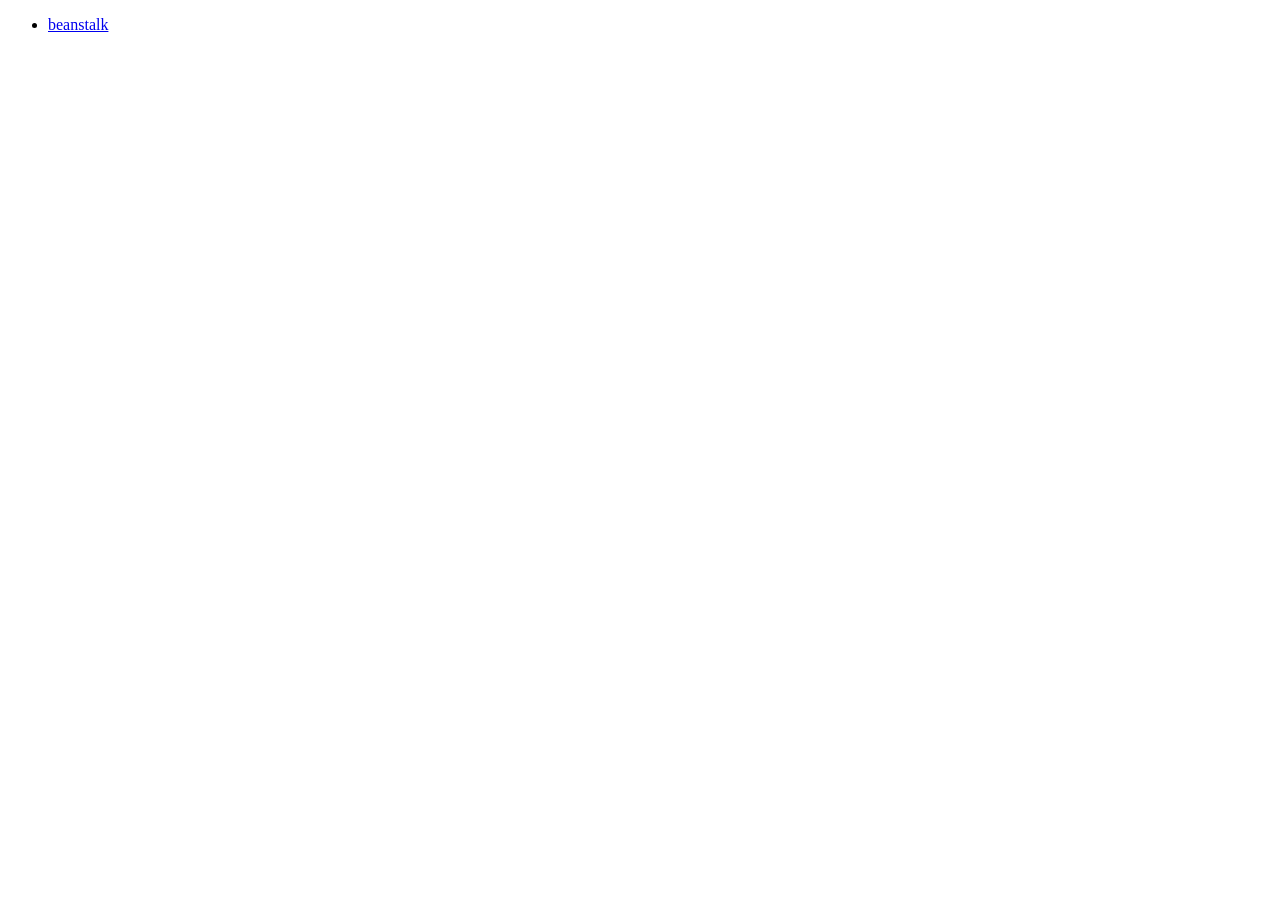
==== index.html @ e2d1d374 "bac a sable" ====
<!DOCTYPE html>
<html lang="en">

<head>
    <meta charset="UTF-8">
    <meta name="viewport" content="width=device-width, initial-scale=1.0">
    <title>bac a sable</title>
    <link rel="stylesheet" href="style.css">
</head>

<body>
    <ul>

        <li><a href="beanstalk.html">beanstalk</a></li>

    </ul>

</body>

</html>
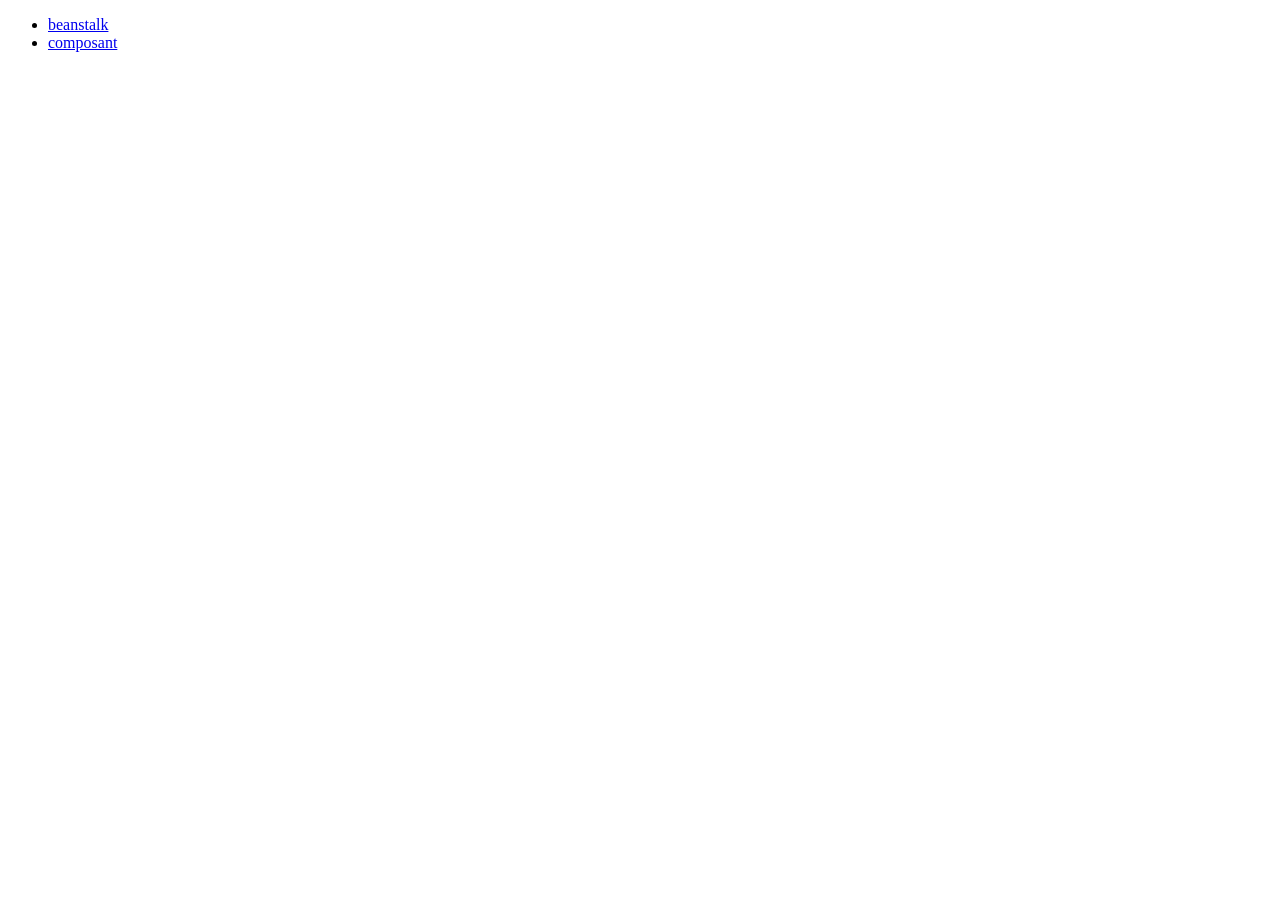
==== commit 5b6fe24b: "Bac a sable" ====
--- a/index.html
+++ b/index.html
@@ -12,6 +12,8 @@
     <ul>
 
         <li><a href="beanstalk.html">beanstalk</a></li>
+        
+        <li><a href="composant.html">composant</a></li>
 
     </ul>
 
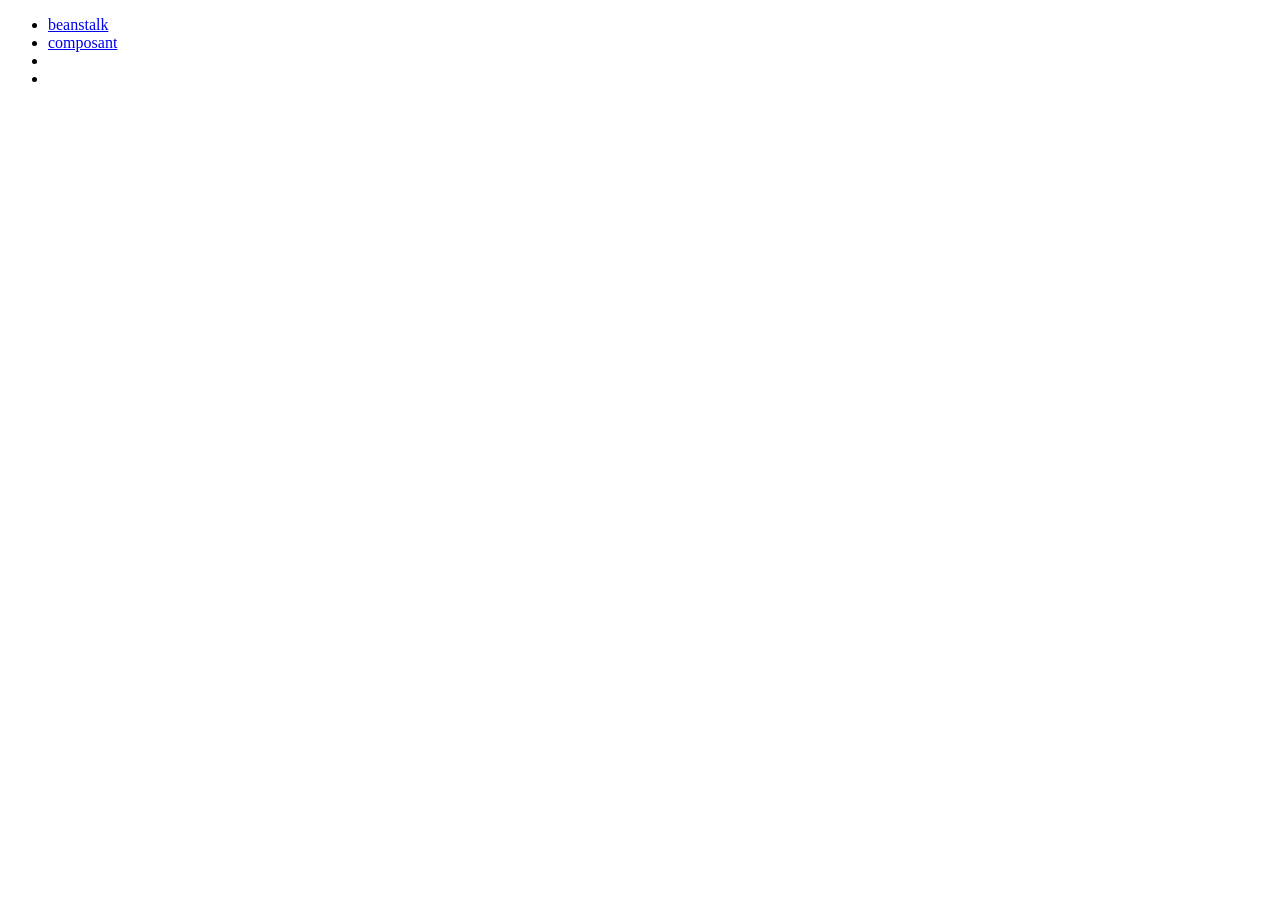
==== commit 2a2cf635: "XQXX" ====
--- a/index.html
+++ b/index.html
@@ -12,8 +12,9 @@
     <ul>
 
         <li><a href="beanstalk.html">beanstalk</a></li>
-        
         <li><a href="composant.html">composant</a></li>
+        <li><a href="framework.html"></a></li>
+        <li><a href="flexbox.html"></a></li>
 
     </ul>
 
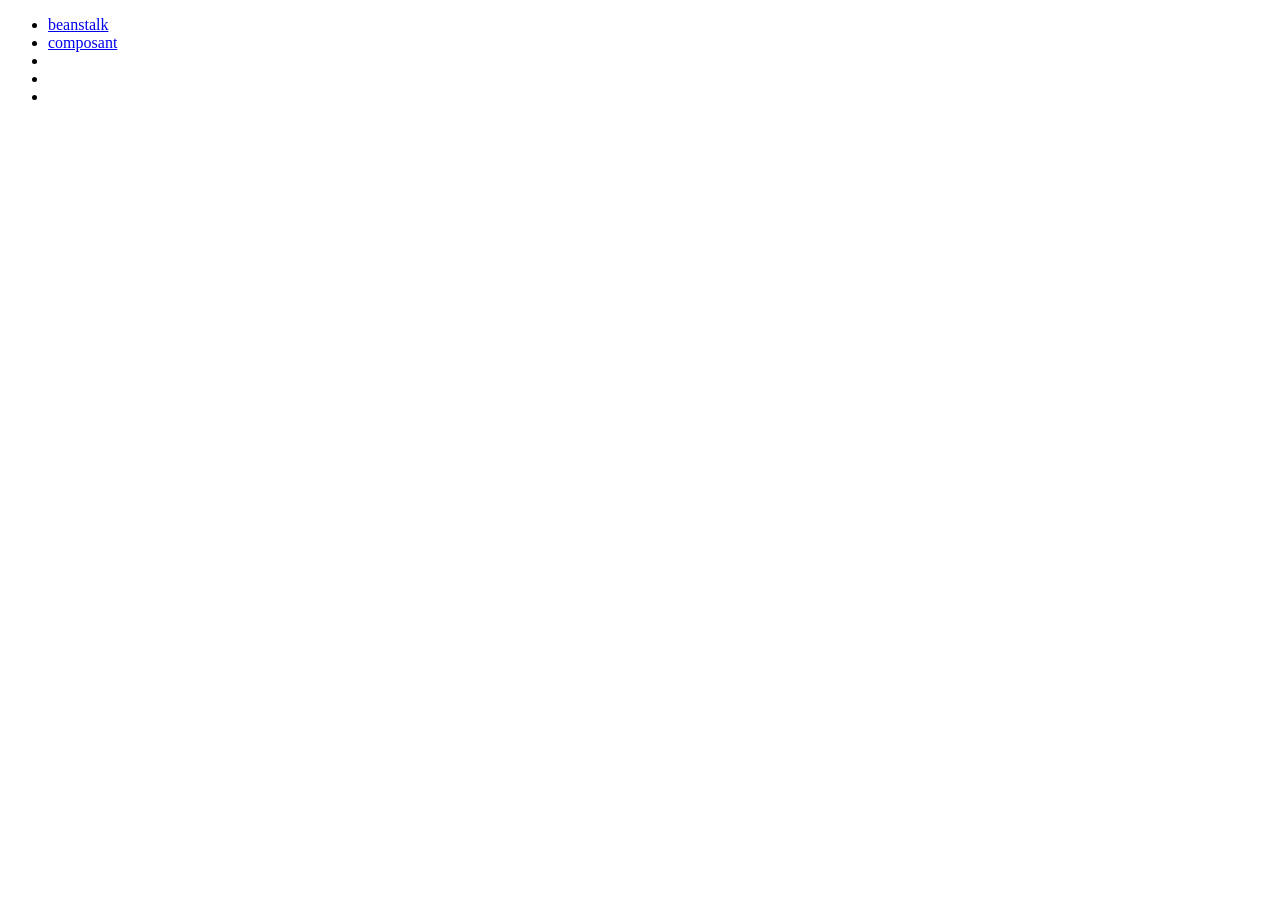
==== commit 311e04ac: "a" ====
--- a/index.html
+++ b/index.html
@@ -15,6 +15,7 @@
         <li><a href="composant.html">composant</a></li>
         <li><a href="framework.html"></a></li>
         <li><a href="flexbox.html"></a></li>
+        <li><a href="revisions.html"></a></li>
 
     </ul>
 
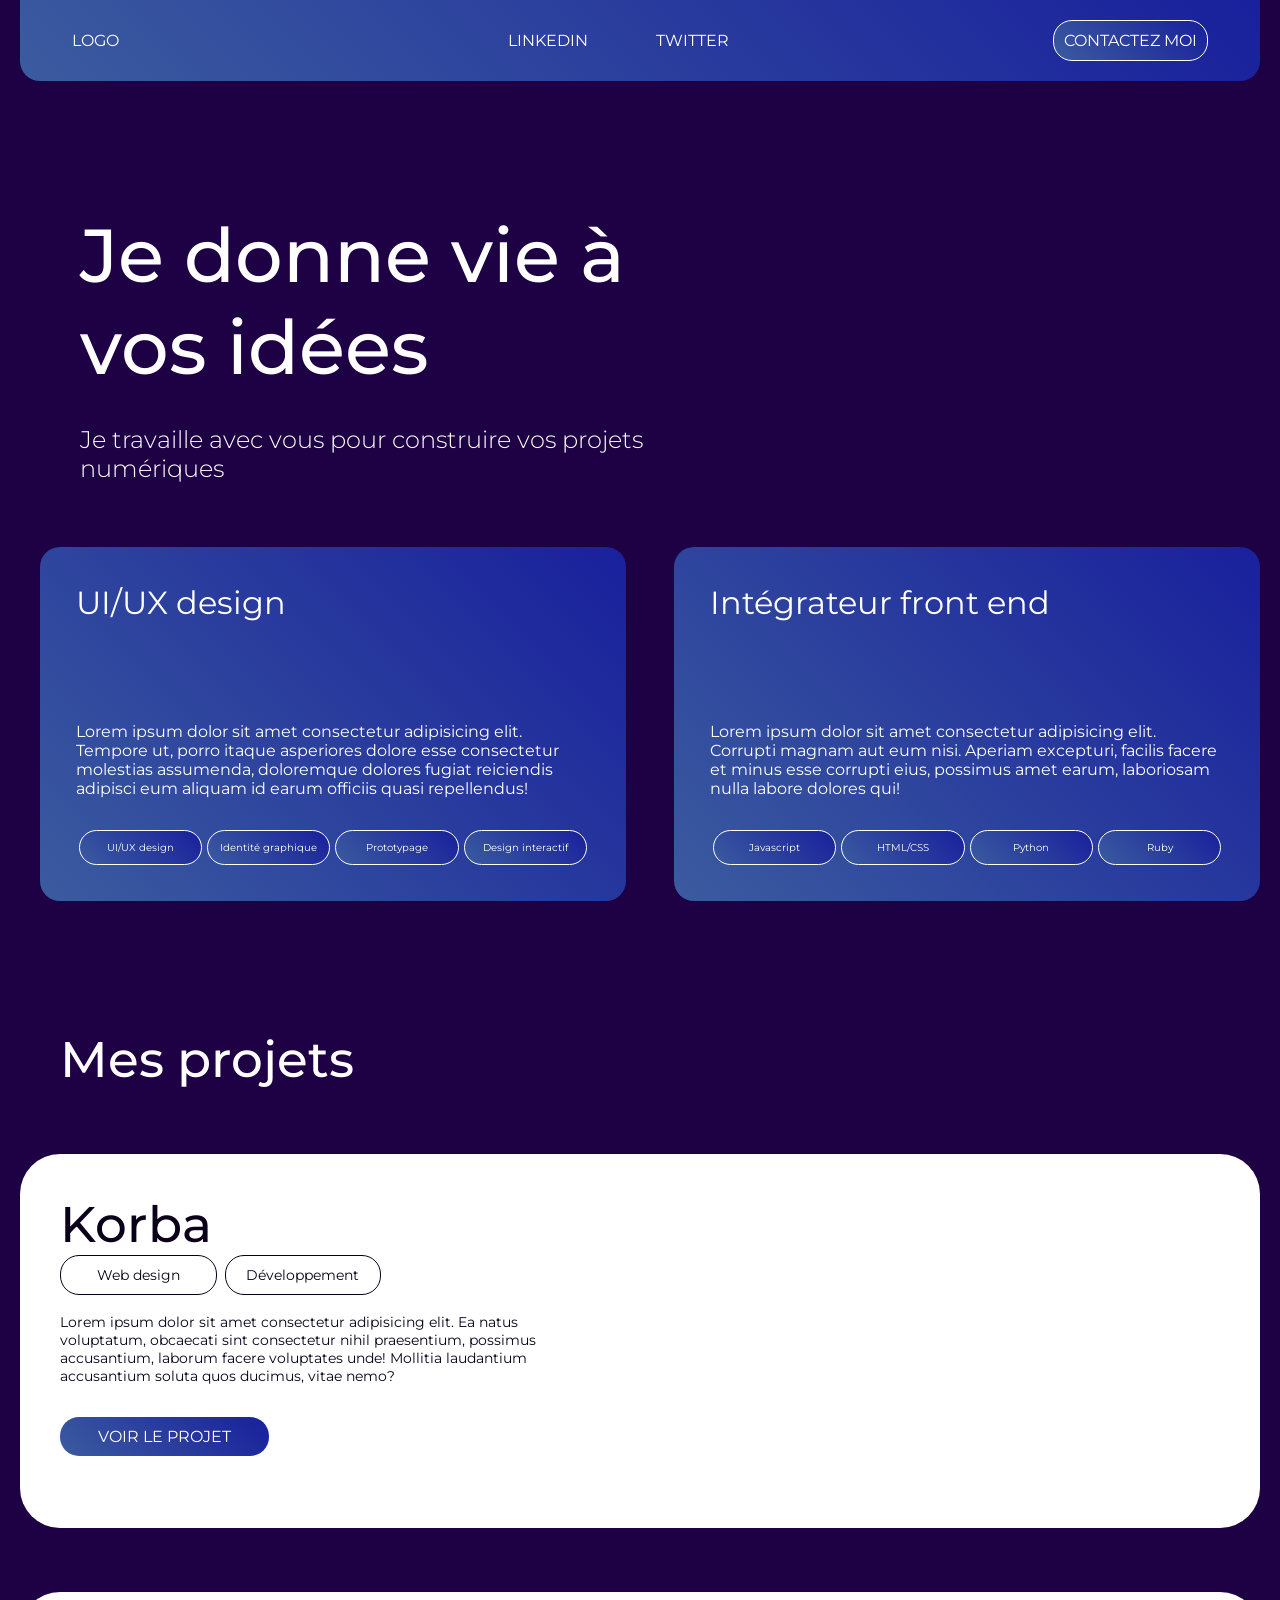
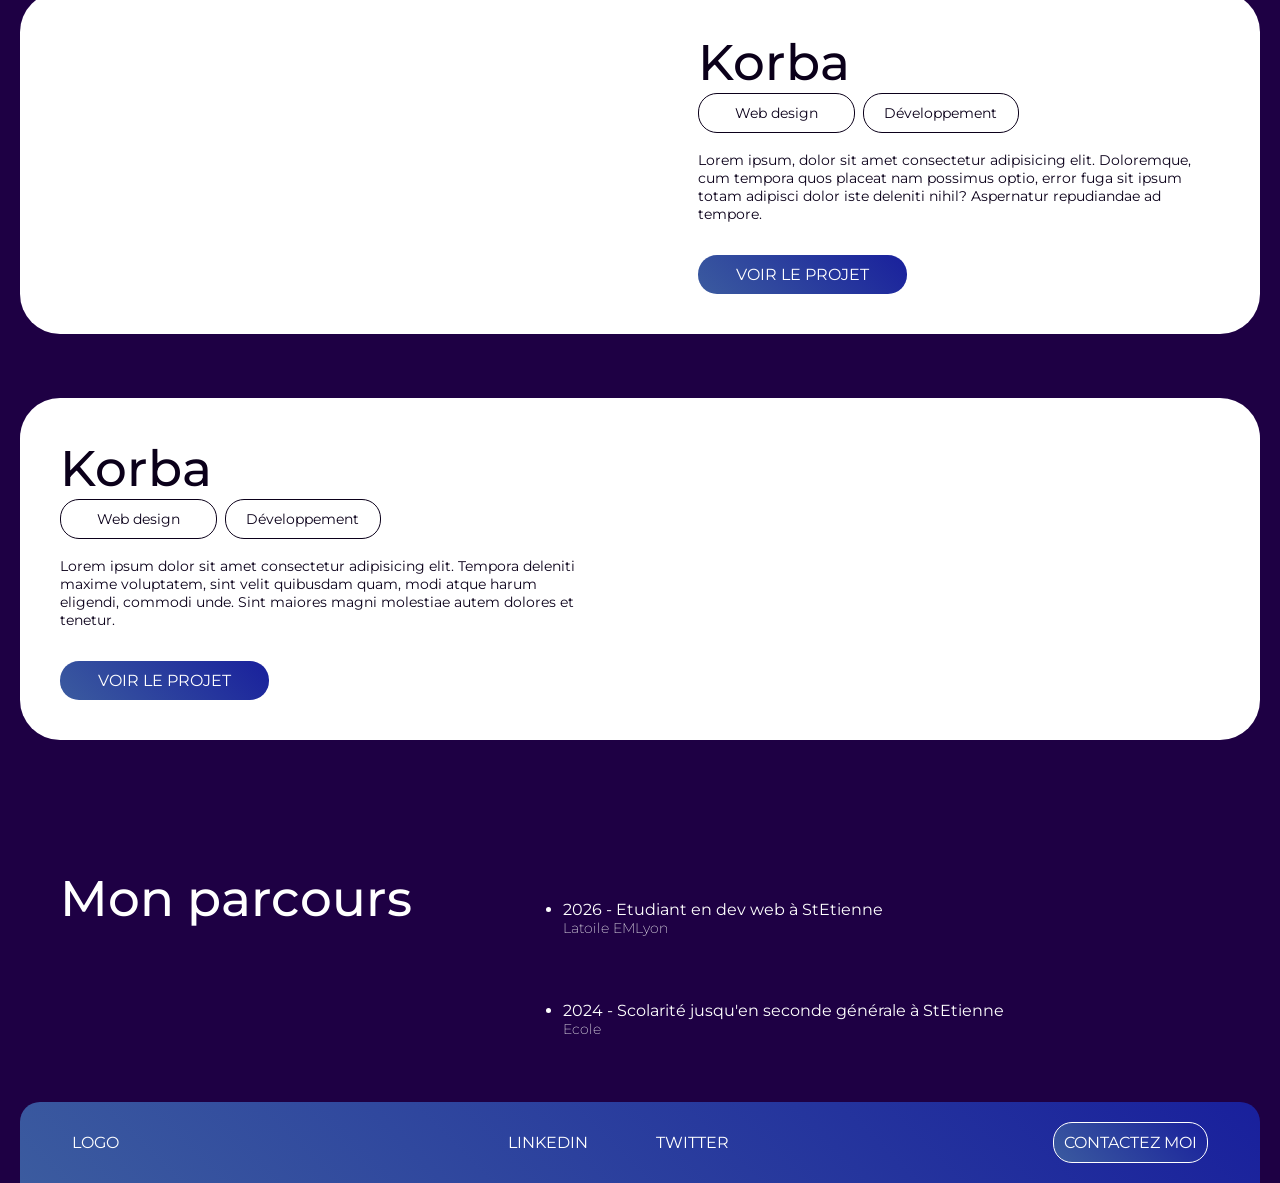
==== commit c96da482: "zz zz" ====
--- a/index.html
+++ b/index.html
@@ -1,24 +1,156 @@
 <!DOCTYPE html>
 <html lang="en">
-
+ 
 <head>
     <meta charset="UTF-8">
     <meta name="viewport" content="width=device-width, initial-scale=1.0">
-    <title>bac a sable</title>
+    <title>Portfolio_Manevy_Jean</title>
+    <link rel="preconnect" href="https://fonts.googleapis.com">
+    <link rel="preconnect" href="https://fonts.gstatic.com" crossorigin>
+    <link href="https://fonts.googleapis.com/css2?family=Montserrat:ital,wght@0,100..900;1,100..900&display=swap"
+        rel="stylesheet">
+    <link rel="stylesheet" type="text/css"
+        href="https://cdn.jsdelivr.net/npm/@phosphor-icons/web@2.1.1/src/regular/style.css" />
+    <link rel="stylesheet" type="text/css"
+        href="https://cdn.jsdelivr.net/npm/@phosphor-icons/web@2.1.1/src/fill/style.css" />
     <link rel="stylesheet" href="style.css">
 </head>
-
-<body>
-    <ul>
-
-        <li><a href="beanstalk.html">beanstalk</a></li>
-        <li><a href="composant.html">composant</a></li>
-        <li><a href="framework.html"></a></li>
-        <li><a href="flexbox.html"></a></li>
-        <li><a href="revisions.html"></a></li>
-
-    </ul>
-
+ 
+<body class="pl-20 pr-20">
+    <header class="flex space-between mb-128 align-center">
+        <a href=""><img src="" alt="" class="ml-32">LOGO</a>
+        <nav class="ml-128">
+            <a href="https://www.linkedin.com/in/jean-manevy-40263b3ba/?skipRedirect=true" class="mr-64">LINKEDIN <i class="ph-fill ph-arrow-up-right"></i></a>
+            <a href="" class="mr-64">TWITTER <i class="ph-fill ph-arrow-up-right"></i></a>
+        </nav>
+        <a href="" class="mr-32 btn">CONTACTEZ MOI <i class="ph-fill ph-arrow-up-right"></i></a>
+    </header>
+ 
+    <main>
+        <section class="pl-20 flex space-between mb-128">
+            <div class="mb-64 pl-40">
+                <h2 class="font-75 w-75 mb-32">Je donne vie à vos idées</h2>
+                <h1 class="font-24 w-75">Je travaille avec vous pour construire vos projets numériques</h1>
+            </div>
+            <!-- carte 1 -->
+            <div class="carte-comp flex column gap-100">
+                <h3 class="font-32">UI/UX design</h3>
+                <div>
+                    <p class="mb-32">Lorem ipsum dolor sit amet consectetur adipisicing elit. Tempore ut, porro itaque
+                        asperiores
+                        dolore
+                        esse consectetur molestias assumenda, doloremque dolores fugiat reiciendis adipisci eum aliquam
+                        id
+                        earum officiis quasi repellendus!</p>
+                    <div class="flex space-around align-center">
+                        <p class="btn w-24 font-10 text-center">UI/UX design</p>
+                        <p class="btn w-24 font-10 text-center">Identité graphique</p>
+                        <p class="btn w-24 font-10 text-center">Prototypage</p>
+                        <p class="btn w-24 font-10 text-center">Design interactif</p>
+                    </div>
+                </div>
+            </div>
+            <!-- carte 2 -->
+            <div class="carte-comp flex column gap-100">
+                <h3 class="font-32">Intégrateur front end</h3>
+                <div>
+                    <p class="mb-32">Lorem ipsum dolor sit amet consectetur adipisicing elit. Corrupti magnam aut eum
+                        nisi. Aperiam
+                        excepturi, facilis facere et minus esse corrupti eius, possimus amet earum, laboriosam nulla
+                        labore
+                        dolores qui!</p>
+                    <div class="flex space-around align-center">
+                        <p class="btn w-24 font-10 text-center">Javascript</p>
+                        <p class="btn w-24 font-10 text-center">HTML/CSS</p>
+                        <p class="btn w-24 font-10 text-center">Python</p>
+                        <p class="btn w-24 font-10 text-center">Ruby</p>
+                    </div>
+                </div>
+            </div>
+        </section>
+ 
+        <section class="mb-128">
+            <h2 class="pl-40 font-50 mb-64">Mes projets</h2>
+            <!-- carte 3 -->
+            <div class="carte-projet flex space-between mb-64">
+                <div class="w-45 flex column space-between mb-32">
+                    <div>
+                        <h3 class="font-50">Korba</h3>
+                        <div class="flex">
+                            <p class="btn-sombre w-30 text-center mr-8 font-14">Web design</p>
+                            <p class="btn-sombre w-30 text-center font-14">Développement</p>
+                        </div>
+                    </div>
+                    <div class="flex column gap-32">
+                        <p class="font-14">Lorem ipsum dolor sit amet consectetur adipisicing elit. Ea natus voluptatum,
+                            obcaecati sint
+                            consectetur nihil praesentium, possimus accusantium, laborum facere voluptates unde!
+                            Mollitia laudantium accusantium soluta quos ducimus, vitae nemo?</p>
+                        <a href="" class="btn-projet">VOIR LE PROJET <i class="ph-fill ph-arrow-up-right"></i></a>
+                    </div>
+                </div>
+                <img src="assets/lowfi.jpg" alt="" class="br-30 w-50">
+            </div>
+            <!-- carte 4 -->
+            <div class="carte-projet flex space-between mb-64">
+                <img src="assets/midfi.jpg" alt="" class="br-30 w-50">
+                <div class="w-45 flex column">
+                    <div>
+                        <h3 class="font-50">Korba</h3>
+                        <div class="flex">
+                            <p class="btn-sombre w-30 text-center font-14 mr-8">Web design</p>
+                            <p class="btn-sombre w-30 text-center font-14">Développement</p>
+                        </div>
+                    </div>
+                    <div class="flex column gap-32">
+                        <p class="font-14">Lorem ipsum, dolor sit amet consectetur adipisicing elit. Doloremque, cum
+                            tempora quos
+                            placeat nam possimus optio, error fuga sit ipsum totam adipisci dolor iste deleniti nihil?
+                            Aspernatur repudiandae ad tempore.</p>
+                        <a href="" class="btn-projet">VOIR LE PROJET <i class="ph-fill ph-arrow-up-right"></i></a>
+                    </div>
+                </div>
+            </div>
+            <!-- carte 5 -->
+            <div class="carte-projet flex space-between mb-64">
+                <div class="w-45 flex column">
+                    <div>
+                        <h3 class="font-50">Korba</h3>
+                        <div class="flex">
+                            <p class="btn-sombre w-30 text-center mr-8 font-14">Web design</p>
+                            <p class="btn-sombre w-30 text-center font-14">Développement</p>
+                        </div>
+                    </div>
+                    <div class="flex column gap-32">
+                        <p class="font-14">Lorem ipsum dolor sit amet consectetur adipisicing elit. Tempora deleniti maxime voluptatem,
+                            sint velit quibusdam quam, modi atque harum eligendi, commodi unde. Sint maiores magni
+                            molestiae autem dolores et tenetur.</p>
+                        <a href="" class="btn-projet">VOIR LE PROJET <i class="ph-fill ph-arrow-up-right"></i></a>
+                    </div>
+                </div>
+                <img src="assets/highfi.png" alt="" class="br-30 w-50">
+            </div>
+        </section>
+ 
+        <section class="flex space-between pl-40 pr-256">
+            <h2 class="font-50">Mon parcours</h2>
+            <ul class="mt-32">
+                <li>2026 - Etudiant en dev web à StEtienne</li>
+                <p class="font-14-light mb-64">Latoile EMLyon</p>
+                <li>2024 - Scolarité jusqu'en seconde générale à StEtienne</li>
+                <p class="font-14-light mb-64">Ecole</p>
+            </ul>
+        </section>
+    </main>
+ 
+    <footer class="flex space-between align-center">
+        <a href=""><img src="" alt="" class="ml-32">LOGO</a>
+        <nav class="ml-128">
+            <a href="https://www.linkedin.com/in/jean-manevy-40263b3ba/?skipRedirect=true" class="mr-64">LINKEDIN <i class="ph-fill ph-arrow-up-right"></i></a>
+            <a href="" class="mr-64">TWITTER <i class="ph-fill ph-arrow-up-right"></i></a>
+        </nav>
+        <a href="" class="mr-32 btn">CONTACTEZ MOI <i class="ph-fill ph-arrow-up-right"></i></a>
+    </footer>
 </body>
-
+ 
 </html>
--- a/style.css
+++ b/style.css
@@ -0,0 +1,319 @@
+* {
+    padding: 0;
+    margin: 0;
+    box-sizing: border-box;
+}
+ 
+header {
+    padding: 20px 20px;
+    border-radius: 0px 0px 20px 20px;
+    background: linear-gradient(45deg,#3B5B9F, #19209C);
+    position: sticky;
+    top: 0;
+    z-index: 1000;
+    width: 100%;
+}
+ 
+a {
+    text-decoration: none;
+    color: white;
+    font-family: "Montserrat", sans-serif;
+    font-optical-sizing: auto;
+    font-weight: weight;
+    font-style: normal;
+}
+ 
+body {
+    background-color: #1E0044;
+    color: white;
+    font-family: "Montserrat", sans-serif;
+    font-optical-sizing: auto;
+    font-weight: weight;
+    font-style: normal;
+}
+ 
+footer{
+    padding: 20px;
+    border-radius: 20px 20px 0px 0px;
+    background: linear-gradient(45deg,#3B5B9F, #19209C);
+}
+ 
+ 
+/* FLEX BOX */
+ 
+.flex {
+    display: flex;
+    flex-wrap: wrap;
+}
+ 
+.space-between {
+    justify-content: space-between;
+}
+ 
+.space-around{
+    justify-content: space-around;
+}
+ 
+.align-center{
+    align-items: center;
+}
+ 
+.column{
+    flex-direction: column;
+}
+ 
+.gap-20{
+    gap: 20px;
+}
+ 
+.gap-32{
+    gap: 32px;
+}
+ 
+.gap-100{
+    gap: 100px;
+}
+ 
+.gap-230{
+    gap: 230px;
+}
+ 
+ 
+/* COLOR */
+ 
+.white {
+    color: white;
+}
+ 
+ 
+/* BACKGROUND */
+ 
+.bg-blue {
+    background-color: #19209C;
+}
+ 
+ 
+/* TAILLE */
+ 
+.w-20{
+    width: 20%;
+}
+ 
+.w-24{
+    width: 24%;
+}
+ 
+.w-30 {
+    width: 30%;
+}
+ 
+.w-40{
+    width: 40%;
+}
+ 
+.w-45{
+    width: 45%;
+}
+ 
+.w-50{
+    width: 50%;
+}
+ 
+.w-60{
+    width: 60%;
+}
+ 
+.w-70{
+    width: 70%;
+}
+ 
+.w-75{
+    width: 75%;
+}
+ 
+ 
+/* MARGIN */
+ 
+.mr-8{
+    margin-right: 8px;
+}
+ 
+.mb-16{
+    margin-bottom: 16px;
+}
+ 
+.mr-16{
+    margin-right: 16px;
+}
+ 
+.mt-32{
+    margin-top: 32px;
+}
+ 
+.mb-32{
+    margin-bottom: 32px;
+}
+ 
+.ml-32{
+    margin-left: 32px;
+}
+ 
+.mr-32{
+    margin-right: 32px;
+}
+ 
+.ml-64{
+    margin-left: 64px;
+}
+ 
+.mr-64 {
+    margin-right: 64px;
+}
+ 
+.mb-64{
+    margin-bottom: 64px;
+}
+ 
+.mt-64{
+    margin-top: 64px;
+}
+ 
+.mb-100{
+    margin-bottom: 100px;
+}
+ 
+.mb-128 {
+    margin-bottom: 128px;
+}
+ 
+.ml-128{
+    margin-left: 128px;
+}
+ 
+ 
+/* PADDING */
+ 
+.pl-20{
+    padding-left: 20px;
+}
+ 
+.pr-20{
+    padding-right: 20px;
+}
+ 
+.pl-40{
+    padding-left: 40px;
+}
+ 
+.pl-64{
+    padding-left: 64px;
+}
+ 
+.pr-64{
+    padding-right: 64px;
+}
+ 
+.pr-256{
+    padding-right: 256px;
+}
+ 
+ 
+/* POLICES */
+ 
+.montserrat {
+    font-family: "Montserrat", sans-serif;
+    font-optical-sizing: auto;
+    font-weight: weight;
+    font-style: normal;
+}
+ 
+ 
+/* TEXTE */
+ 
+.font-75{
+    font-size: 75px;
+    font-weight: 500;
+}
+ 
+.font-50{
+    font-size: 50px;
+    font-weight: 500;
+}
+ 
+.font-32{
+    font-size: 32px;
+    font-weight: 400;
+}
+ 
+.font-24{
+    font-size: 24px;
+    font-weight: 300;
+}
+ 
+.font-14{
+    font-size: 14px;
+    font-weight: 400;
+}
+ 
+.font-14-light{
+    font-size: 14px;
+    font-weight: 200;
+}
+ 
+.font-10{
+    font-size: 10px;
+}
+ 
+.text-center{
+    text-align: center;
+}
+ 
+ 
+/* CARTES */
+ 
+.carte-comp{
+    background: linear-gradient(45deg,#3B5B9F, #19209C);
+    border-radius: 20px;
+    padding: 36px;
+    width: 48%;
+}
+ 
+.carte-projet{
+    background-color: white;
+    border-radius: 40px;
+    padding: 40px;
+    color: #0B001A;
+}
+ 
+ 
+/* BOUTONS */
+ 
+.btn{
+    background: linear-gradient(45deg,#3B5B9F, #19209C);
+    border: solid 1px white;
+    border-radius: 19px;
+    padding: 10px;
+}
+ 
+.btn-sombre{
+    background-color: white;
+    border: solid 1px #0B001A;
+    border-radius: 19px;
+    padding: 10px;
+}
+ 
+.btn-projet{
+    background: linear-gradient(45deg,#3B5B9F, #19209C);
+    border-radius: 19px;
+    padding: 10px;
+    color: white;
+    width: 40%;
+    text-align: center;
+}
+ 
+ 
+/* BORDER */
+ 
+.br-30{
+    border-radius: 30px;
+}
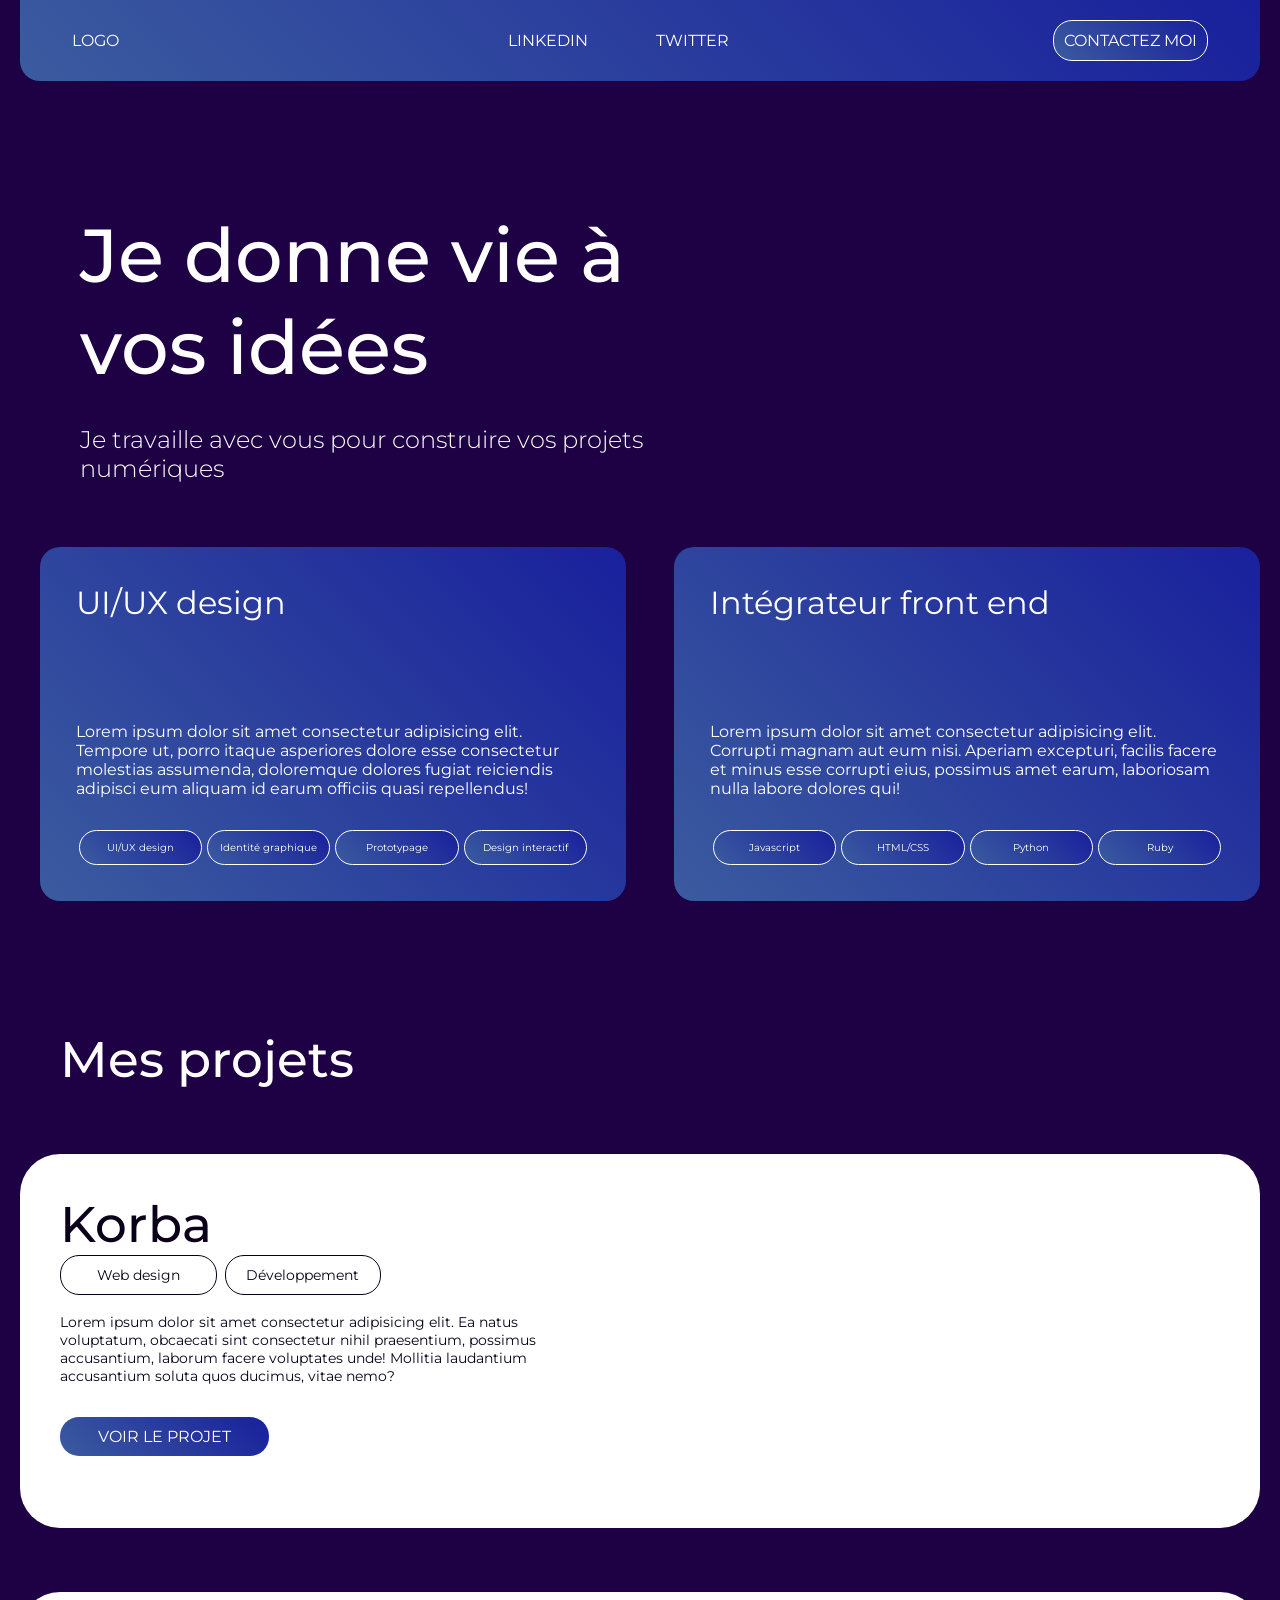
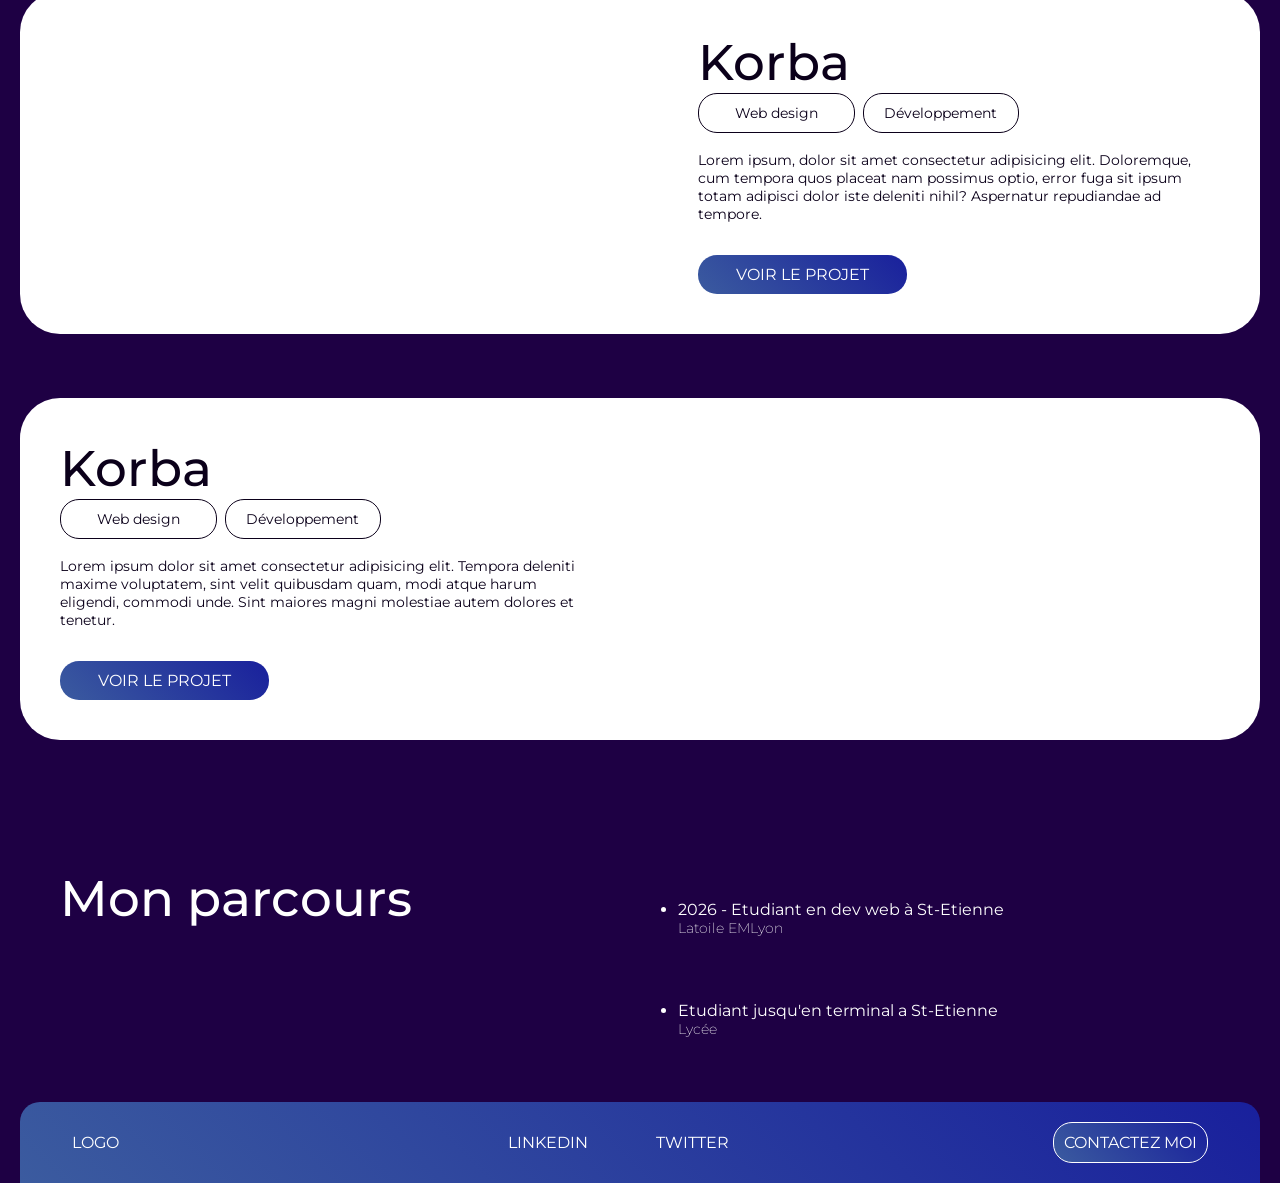
==== commit 43b371fa: "zz" ====
--- a/index.html
+++ b/index.html
@@ -4,7 +4,7 @@
 <head>
     <meta charset="UTF-8">
     <meta name="viewport" content="width=device-width, initial-scale=1.0">
-    <title>Portfolio_Manevy_Jean</title>
+    <title>Portfolio_Nils_Meridja</title>
     <link rel="preconnect" href="https://fonts.googleapis.com">
     <link rel="preconnect" href="https://fonts.gstatic.com" crossorigin>
     <link href="https://fonts.googleapis.com/css2?family=Montserrat:ital,wght@0,100..900;1,100..900&display=swap"
@@ -135,10 +135,10 @@
         <section class="flex space-between pl-40 pr-256">
             <h2 class="font-50">Mon parcours</h2>
             <ul class="mt-32">
-                <li>2026 - Etudiant en dev web à StEtienne</li>
+                <li>2026 - Etudiant en dev web à St-Etienne</li>
                 <p class="font-14-light mb-64">Latoile EMLyon</p>
-                <li>2024 - Scolarité jusqu'en seconde générale à StEtienne</li>
-                <p class="font-14-light mb-64">Ecole</p>
+                <li>Etudiant jusqu'en terminal a St-Etienne </li>
+                <p class="font-14-light mb-64">Lycée</p>
             </ul>
         </section>
     </main>
@@ -146,7 +146,7 @@
     <footer class="flex space-between align-center">
         <a href=""><img src="" alt="" class="ml-32">LOGO</a>
         <nav class="ml-128">
-            <a href="https://www.linkedin.com/in/jean-manevy-40263b3ba/?skipRedirect=true" class="mr-64">LINKEDIN <i class="ph-fill ph-arrow-up-right"></i></a>
+            <a href="https://www.linkedin.com/in/nils-meridja-919446407/" class="mr-64">LINKEDIN <i class="ph-fill ph-arrow-up-right"></i></a>
             <a href="" class="mr-64">TWITTER <i class="ph-fill ph-arrow-up-right"></i></a>
         </nav>
         <a href="" class="mr-32 btn">CONTACTEZ MOI <i class="ph-fill ph-arrow-up-right"></i></a>
--- a/style.css
+++ b/style.css
@@ -77,6 +77,129 @@
 .gap-230{
     gap: 230px;
 }
+/* TAILLE */
+ 
+.w-20{
+    width: 20%;
+}
+ 
+.w-24{
+    width: 24%;
+}
+ 
+.w-30 {
+    width: 30%;
+}
+ 
+.w-40{
+    width: 40%;
+}
+ 
+.w-45{
+    width: 45%;
+}
+ 
+.w-50{
+    width: 50%;
+}
+ 
+.w-60{
+    width: 60%;
+}
+ 
+.w-70{
+    width: 70%;
+}
+ 
+.w-75{
+    width: 75%;
+}
+ 
+ 
+/* MARGIN */
+ 
+.mr-8{
+    margin-right: 8px;
+}
+ 
+.mb-16{
+    margin-bottom: 16px;
+}
+ 
+.mr-16{
+    margin-right: 16px;
+}
+ 
+.mt-32{
+    margin-top: 32px;
+}
+ 
+.mb-32{
+    margin-bottom: 32px;
+}
+ 
+.ml-32{
+    margin-left: 32px;
+}
+ 
+.mr-32{
+    margin-right: 32px;
+}
+ 
+.ml-64{
+    margin-left: 64px;
+}
+ 
+.mr-64 {
+    margin-right: 64px;
+}
+ 
+.mb-64{
+    margin-bottom: 64px;
+}
+ 
+.mt-64{
+    margin-top: 64px;
+}
+ 
+.mb-100{
+    margin-bottom: 100px;
+}
+ 
+.mb-128 {
+    margin-bottom: 128px;
+}
+ 
+.ml-128{
+    margin-left: 128px;
+}
+ 
+ 
+/* PADDING */
+ 
+.pl-20{
+    padding-left: 20px;
+}
+ 
+.pr-20{
+    padding-right: 20px;
+}
+ 
+.pl-40{
+    padding-left: 40px;
+}
+ 
+.pl-64{
+    padding-left: 64px;
+}
+ 
+.pr-64{
+    padding-right: 64px;
+}
+ 
+.pr-256{
+    padding-right: 256px;
+}
  
  
 /* COLOR */
@@ -93,129 +216,7 @@
 }
  
  
-/* TAILLE */
- 
-.w-20{
-    width: 20%;
-}
- 
-.w-24{
-    width: 24%;
-}
- 
-.w-30 {
-    width: 30%;
-}
- 
-.w-40{
-    width: 40%;
-}
- 
-.w-45{
-    width: 45%;
-}
- 
-.w-50{
-    width: 50%;
-}
- 
-.w-60{
-    width: 60%;
-}
- 
-.w-70{
-    width: 70%;
-}
- 
-.w-75{
-    width: 75%;
-}
- 
- 
-/* MARGIN */
- 
-.mr-8{
-    margin-right: 8px;
-}
- 
-.mb-16{
-    margin-bottom: 16px;
-}
- 
-.mr-16{
-    margin-right: 16px;
-}
- 
-.mt-32{
-    margin-top: 32px;
-}
- 
-.mb-32{
-    margin-bottom: 32px;
-}
- 
-.ml-32{
-    margin-left: 32px;
-}
- 
-.mr-32{
-    margin-right: 32px;
-}
- 
-.ml-64{
-    margin-left: 64px;
-}
- 
-.mr-64 {
-    margin-right: 64px;
-}
- 
-.mb-64{
-    margin-bottom: 64px;
-}
- 
-.mt-64{
-    margin-top: 64px;
-}
- 
-.mb-100{
-    margin-bottom: 100px;
-}
- 
-.mb-128 {
-    margin-bottom: 128px;
-}
- 
-.ml-128{
-    margin-left: 128px;
-}
- 
- 
-/* PADDING */
- 
-.pl-20{
-    padding-left: 20px;
-}
- 
-.pr-20{
-    padding-right: 20px;
-}
- 
-.pl-40{
-    padding-left: 40px;
-}
- 
-.pl-64{
-    padding-left: 64px;
-}
- 
-.pr-64{
-    padding-right: 64px;
-}
- 
-.pr-256{
-    padding-right: 256px;
-}
+
  
  
 /* POLICES */
@@ -230,44 +231,7 @@
  
 /* TEXTE */
  
-.font-75{
-    font-size: 75px;
-    font-weight: 500;
-}
- 
-.font-50{
-    font-size: 50px;
-    font-weight: 500;
-}
- 
-.font-32{
-    font-size: 32px;
-    font-weight: 400;
-}
- 
-.font-24{
-    font-size: 24px;
-    font-weight: 300;
-}
- 
-.font-14{
-    font-size: 14px;
-    font-weight: 400;
-}
- 
-.font-14-light{
-    font-size: 14px;
-    font-weight: 200;
-}
- 
-.font-10{
-    font-size: 10px;
-}
- 
-.text-center{
-    text-align: center;
-}
- 
+
  
 /* CARTES */
  
@@ -316,4 +280,42 @@
  
 .br-30{
     border-radius: 30px;
-}+}
+.font-75{
+    font-size: 75px;
+    font-weight: 500;
+}
+ 
+.font-50{
+    font-size: 50px;
+    font-weight: 500;
+}
+ 
+.font-32{
+    font-size: 32px;
+    font-weight: 400;
+}
+ 
+.font-24{
+    font-size: 24px;
+    font-weight: 300;
+}
+ 
+.font-14{
+    font-size: 14px;
+    font-weight: 400;
+}
+ 
+.font-14-light{
+    font-size: 14px;
+    font-weight: 200;
+}
+ 
+.font-10{
+    font-size: 10px;
+}
+ 
+.text-center{
+    text-align: center;
+}
+ 
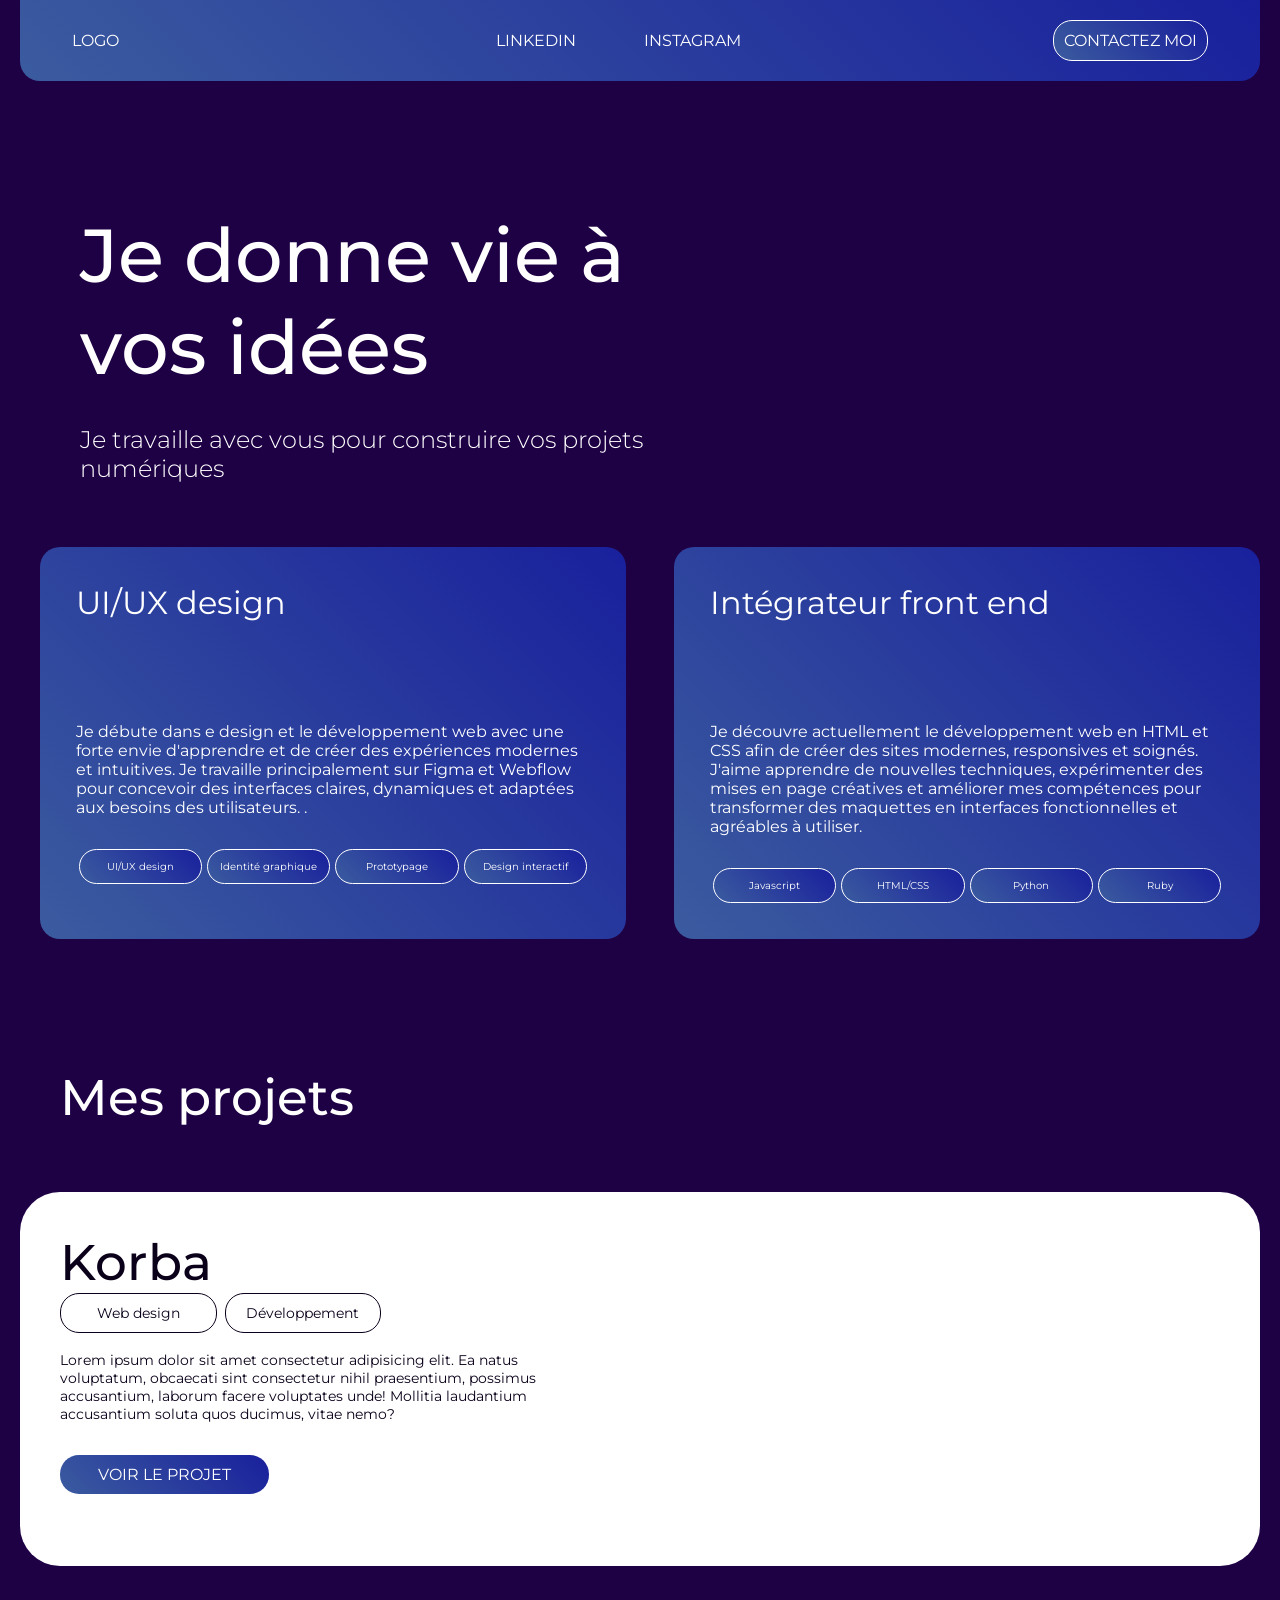
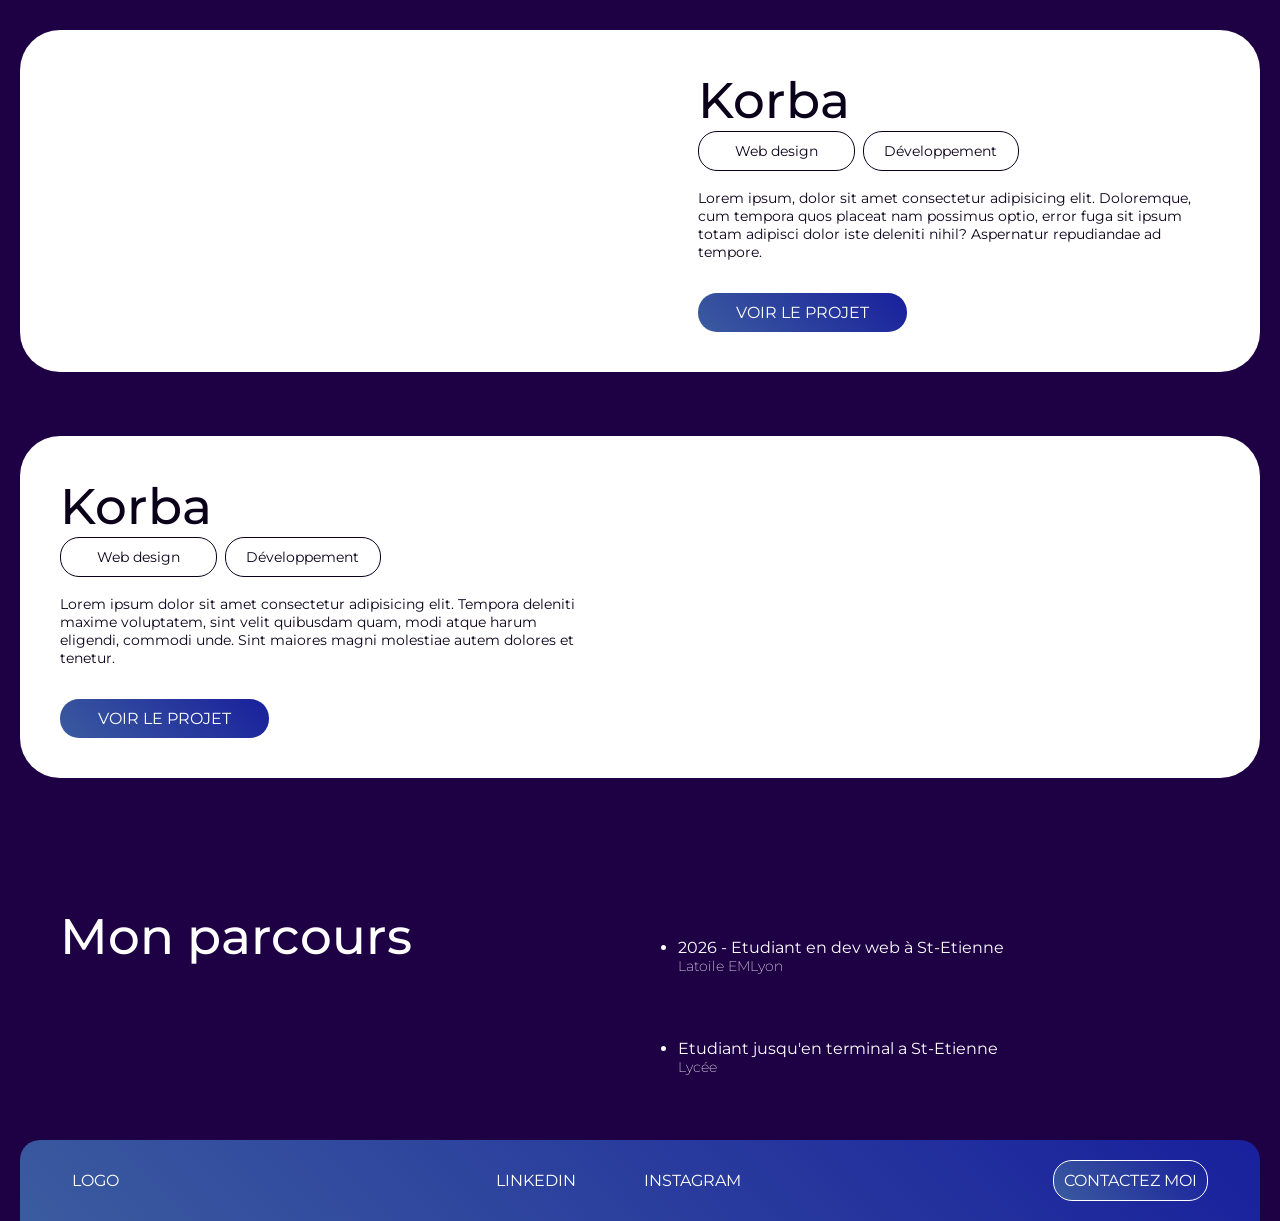
==== commit 1eb2f24a: "z" ====
--- a/index.html
+++ b/index.html
@@ -21,7 +21,7 @@
         <a href=""><img src="" alt="" class="ml-32">LOGO</a>
         <nav class="ml-128">
             <a href="https://www.linkedin.com/in/jean-manevy-40263b3ba/?skipRedirect=true" class="mr-64">LINKEDIN <i class="ph-fill ph-arrow-up-right"></i></a>
-            <a href="" class="mr-64">TWITTER <i class="ph-fill ph-arrow-up-right"></i></a>
+            <a href="" class="mr-64">INSTAGRAM <i class="ph-fill ph-arrow-up-right"></i></a>
         </nav>
         <a href="" class="mr-32 btn">CONTACTEZ MOI <i class="ph-fill ph-arrow-up-right"></i></a>
     </header>
@@ -36,12 +36,11 @@
             <div class="carte-comp flex column gap-100">
                 <h3 class="font-32">UI/UX design</h3>
                 <div>
-                    <p class="mb-32">Lorem ipsum dolor sit amet consectetur adipisicing elit. Tempore ut, porro itaque
-                        asperiores
-                        dolore
-                        esse consectetur molestias assumenda, doloremque dolores fugiat reiciendis adipisci eum aliquam
-                        id
-                        earum officiis quasi repellendus!</p>
+                    <p class="mb-32">Je débute dans  e design et le développement web avec une forte envie d'apprendre et de créer des expériences modernes et intuitives.
+                        
+                        Je travaille principalement sur Figma et Webflow pour concevoir des interfaces claires, dynamiques et adaptées aux besoins des utilisateurs.
+                        
+                .</p>
                     <div class="flex space-around align-center">
                         <p class="btn w-24 font-10 text-center">UI/UX design</p>
                         <p class="btn w-24 font-10 text-center">Identité graphique</p>
@@ -54,11 +53,7 @@
             <div class="carte-comp flex column gap-100">
                 <h3 class="font-32">Intégrateur front end</h3>
                 <div>
-                    <p class="mb-32">Lorem ipsum dolor sit amet consectetur adipisicing elit. Corrupti magnam aut eum
-                        nisi. Aperiam
-                        excepturi, facilis facere et minus esse corrupti eius, possimus amet earum, laboriosam nulla
-                        labore
-                        dolores qui!</p>
+                    <p class="mb-32">Je découvre actuellement le développement web en HTML et CSS afin de créer des sites modernes, responsives et soignés. J'aime apprendre de nouvelles techniques, expérimenter des mises en page créatives et améliorer mes compétences pour transformer des maquettes en interfaces fonctionnelles et agréables à utiliser.</p>
                     <div class="flex space-around align-center">
                         <p class="btn w-24 font-10 text-center">Javascript</p>
                         <p class="btn w-24 font-10 text-center">HTML/CSS</p>
@@ -147,7 +142,7 @@
         <a href=""><img src="" alt="" class="ml-32">LOGO</a>
         <nav class="ml-128">
             <a href="https://www.linkedin.com/in/nils-meridja-919446407/" class="mr-64">LINKEDIN <i class="ph-fill ph-arrow-up-right"></i></a>
-            <a href="" class="mr-64">TWITTER <i class="ph-fill ph-arrow-up-right"></i></a>
+            <a href="" class="mr-64">INSTAGRAM <i class="ph-fill ph-arrow-up-right"></i></a>
         </nav>
         <a href="" class="mr-32 btn">CONTACTEZ MOI <i class="ph-fill ph-arrow-up-right"></i></a>
     </footer>
